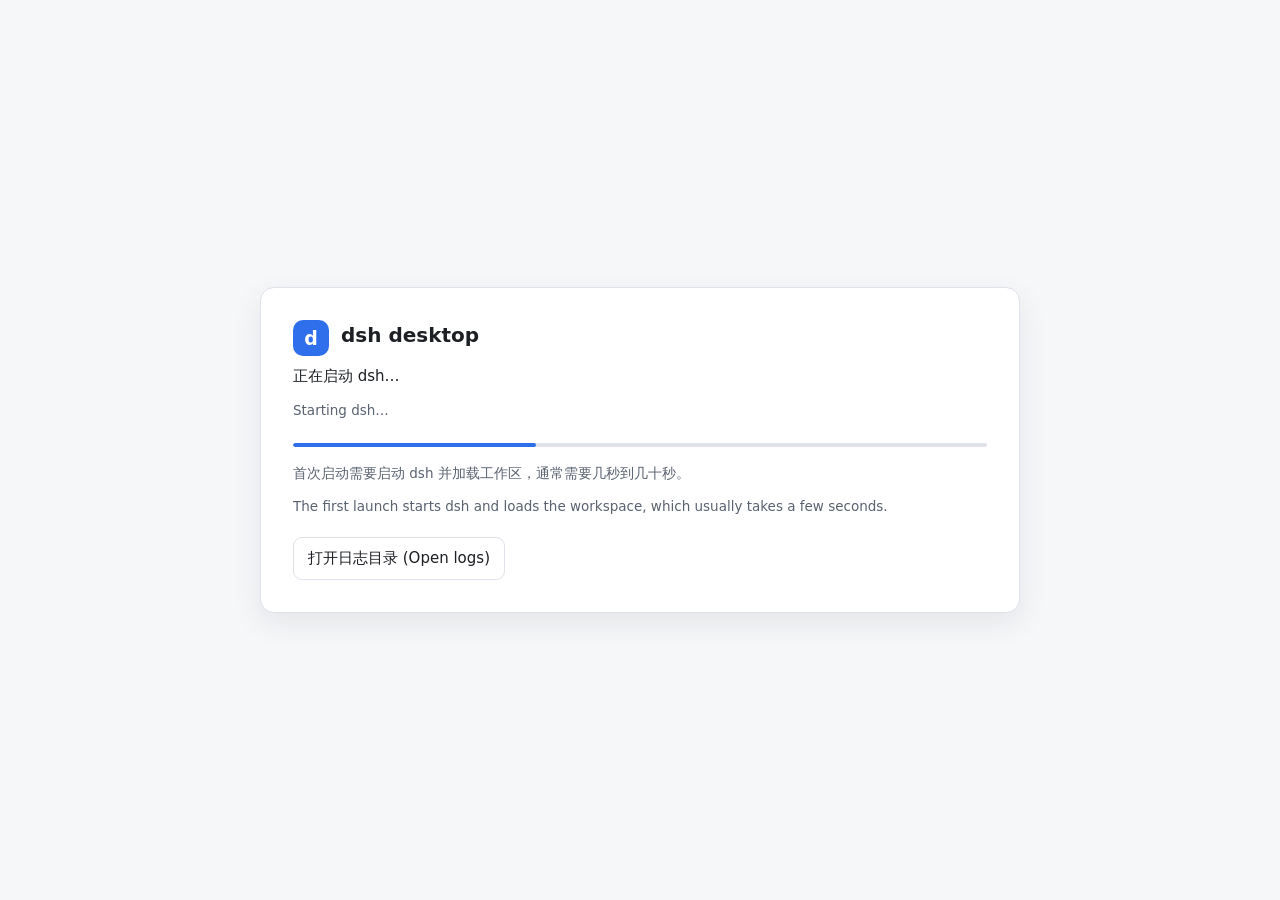
==== src-ui/index.html @ bcb89ed1 "chore: 备份 M1 主链路与三屏 UI 的当前状态 在开始 WinUI 原生壳工作之前固化一个可回滚的基线。  - crates/dsh-lite-core：config / cli / dsh" ====
<!doctype html>
<html lang="en">
  <head>
    <meta charset="utf-8" />
    <meta http-equiv="refresh" content="0; url=loading.html" />
    <title>dsh desktop</title>
  </head>
  <body>
    <!-- The window opens loading.html directly; this page only forwards a
         hand-typed index URL to it. -->
    <p><a href="loading.html">dsh desktop</a></p>
  </body>
</html>
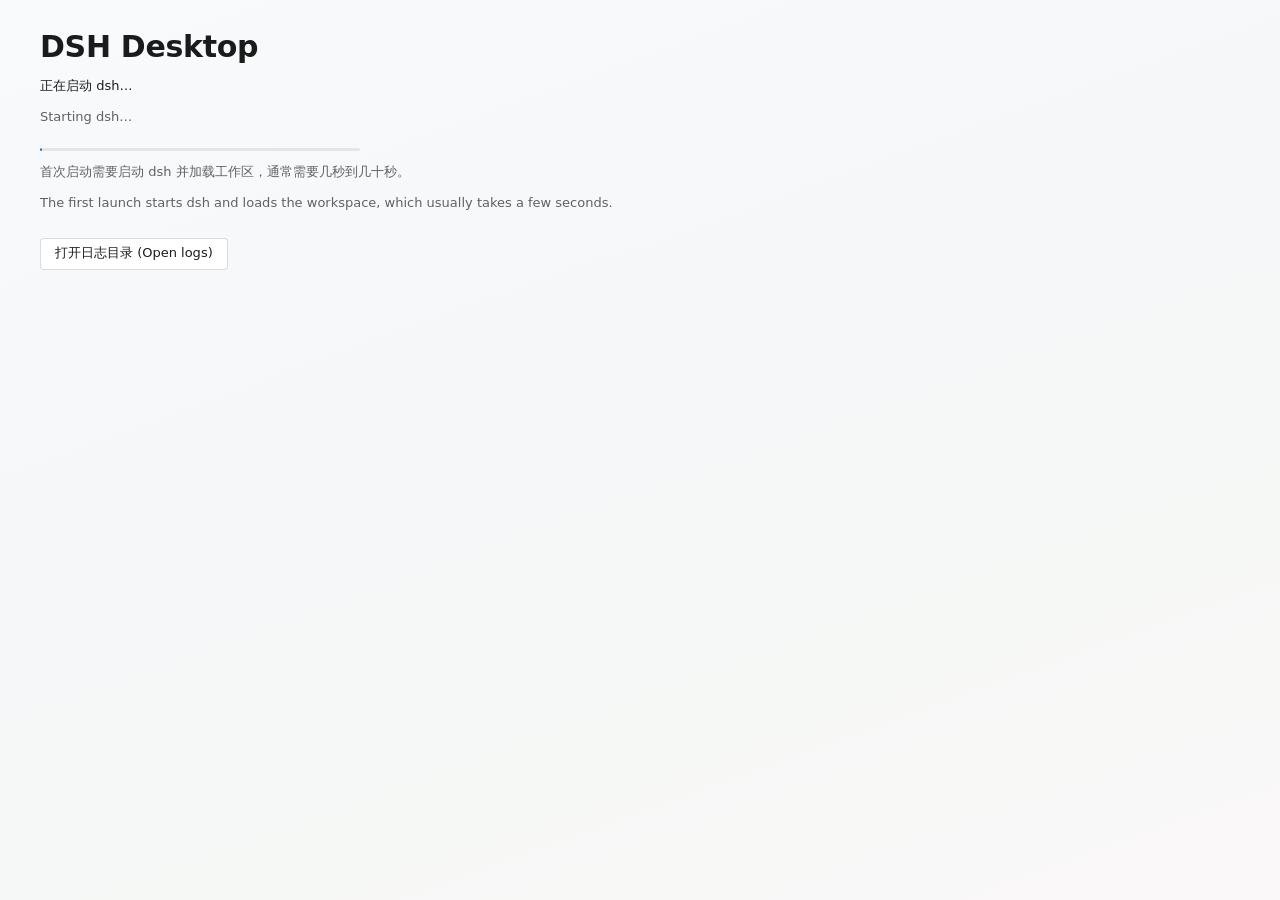
==== commit 997b78ed: "chore: 提交当前可用版本 - 产品名统一为 DSH Desktop，更新图标与本地构建/签名脚本 - 壳内起本地 http 源，修复登录首跳的 SameSite cookie - content" ====
--- a/src-ui/index.html
+++ b/src-ui/index.html
@@ -3,11 +3,11 @@
   <head>
     <meta charset="utf-8" />
     <meta http-equiv="refresh" content="0; url=loading.html" />
-    <title>dsh desktop</title>
+    <title>DSH Desktop</title>
   </head>
   <body>
     <!-- The window opens loading.html directly; this page only forwards a
          hand-typed index URL to it. -->
-    <p><a href="loading.html">dsh desktop</a></p>
+    <p><a href="loading.html">DSH Desktop</a></p>
   </body>
 </html>
